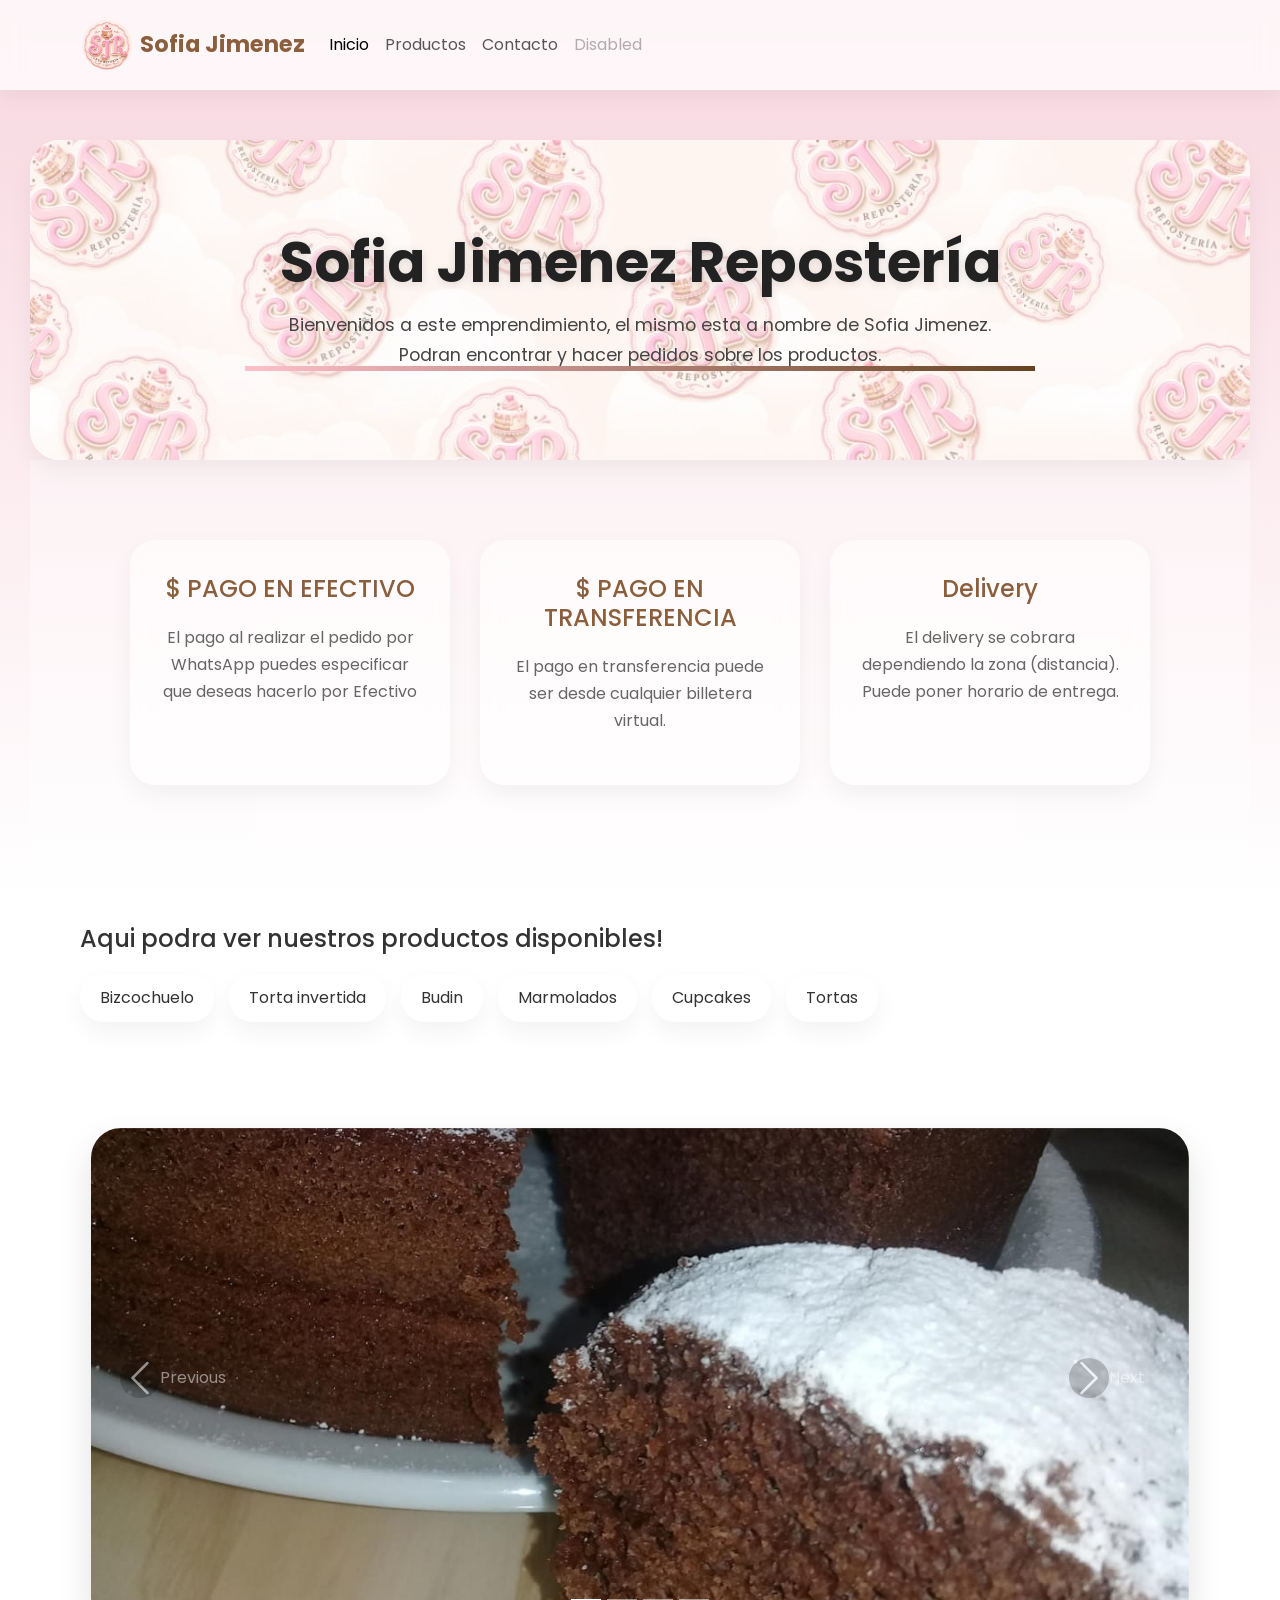
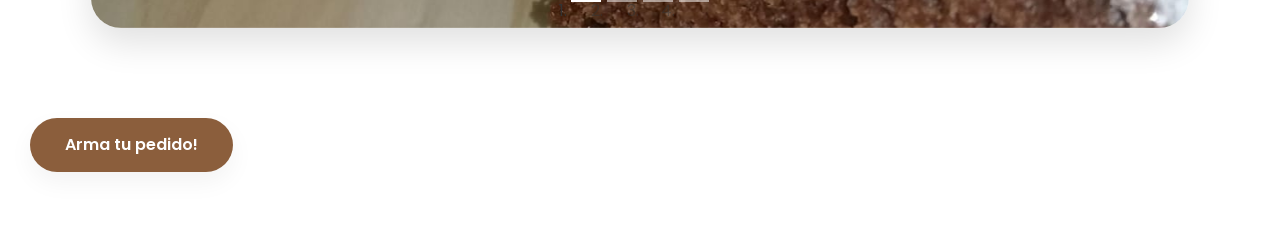
==== index.html @ b70339ef "pagina de incioPROGRESO" ====
<!DOCTYPE html>
<html lang="es">

<head>
    <meta charset="utf-8">
    <meta name="viewport" content="width=device-width, initial-scale=1.0">

    <title>EmprendimientoSJ</title>

    <!-- Bootstrap 5 -->
    <link href="https://cdn.jsdelivr.net/npm/bootstrap@5.3.7/dist/css/bootstrap.min.css" rel="stylesheet">

    <!-- Iconos -->
    <link rel="stylesheet" href="https://cdn.jsdelivr.net/npm/bootstrap-icons@1.11.3/font/bootstrap-icons.min.css">

    <!-- Fuente -->
    <link href="https://fonts.googleapis.com/css2?family=Poppins:wght@300;400;500;700&display=swap" rel="stylesheet">

    <!-- Tu CSS -->
    <link rel="stylesheet" href="css/main.css">
</head>


<body>

    <!--header-->
    <nav class="navbar navbar-expand-lg bg-body-tertiary">
        <div class="container">
            <a class="navbar-brand d-flex align-items-center gap-2" href="#">
                <img src="logo.png" alt="Logo" width="50">
                Sofia Jimenez
            </a><button class="navbar-toggler" type="button" data-bs-toggle="collapse"
                data-bs-target="#navbarSupportedContent" aria-controls="navbarSupportedContent" aria-expanded="false"
                aria-label="Toggle navigation">
                <span class="navbar-toggler-icon"></span>
            </button>
            <div class="collapse navbar-collapse" id="navbarSupportedContent">

                <ul class="navbar-nav me-auto mb-2 mb-lg-0">
                    <li class="nav-item">
                        <a class="nav-link active" aria-current="page" href="#">Inicio</a>
                    </li>
                    <li class="nav-item">
                        <a class="nav-link" href="#Lproductos">Productos</a>
                    </li>
                    <li class="nav-item">
                        <a class="nav-link" href="cuenta.html">Contacto</a>
                    </li>
                    <li class="nav-item">
                        <a class="nav-link disabled" aria-disabled="true">Disabled</a>
                    </li>
                </ul>
            </div>
        </div>
    </nav>


    <!--fin header-->



    <!-- Botón para controlar el menú lateral -->
    <!--<button id="btnMenu" class="toggle-btn">☰</button>

    Menú lateral derecho
    <header id="header" class="sidebar-derecha">
        <nav class="navmenu">
            <div class="logoc">
                <img src="logo.png" alt="logo Emp" class="logo-img">
            </div>
            <h2>Mensajeria</h2>
            <p>Para hacer contacto directo, puedes escribirme por mis cuentas a continuacion.</p>
            <ul>
                <li><a href="cuenta.html">Contactame</a></li>
            </ul>
        </nav>
    </header>

     Línea divisoria vertical entre contenido y menú -->
    <!--<div class="linea"></div>

     Contenido principal de la página -->
    <main class="contenido-principal">

        <!-- Sección de bienvenida con su propio fondo específico -->
        <section class="bien-sec">
            <div class="fondo">
                <img src="fondobien.png" alt="logobi">
            </div>
            <div class="textoB">
                <h1>Sofia Jimenez Repostería</h1>
                <p>Bienvenidos a este emprendimiento, el mismo esta a nombre de Sofia Jimenez. Podran encontrar y hacer
                    pedidos sobre los productos.</p>
                <!-- Línea horizontal de límite -->
                <div class="Linea-P"></div>
            </div>
        </section>


        <section class="info">
            <div class="caja">
                <h3>$ PAGO EN EFECTIVO</h3>
                <p>
                    El pago al realizar el pedido
                    por WhatsApp puedes especificar
                    que deseas hacerlo por Efectivo
                </p>
            </div>

            <div class="caja">
                <h3>$ PAGO EN TRANSFERENCIA</h3>
                <p>
                    El pago en transferencia puede
                    ser desde cualquier billetera
                    virtual.
                </p>
            </div>

            <div class="caja">
                <h3>Delivery</h3>
                <p>
                    El delivery se cobrara
                    dependiendo la zona (distancia).
                    Puede poner horario de entrega.
                </p>
            </div>


        </section>



        <!-- Sección del cuerpo con la información y productos -->
        <section class="Cuerpo-p" id="Lproductos">

            <h4>Aqui podra ver nuestros productos disponibles!</h4>

            <nav class="Lista">
                <ul>
                    <li>Bizcochuelo</li>
                    <li>Torta invertida</li>
                    <li>Budin</li>
                    <li>Marmolados</li>
                    <li>Cupcakes</li>
                    <li>Tortas</li>
                </ul>
            </nav>

        </section>

        <section class="carrusel">
            <div id="carouselExampleIndicators" class="carousel slide" data-bs-ride="carousel">
                <ol class="carousel-indicators">
                    <li data-bs-target="#carouselExampleIndicators" data-bs-slide-to="0" class="active"></li>
                    <li data-bs-target="#carouselExampleIndicators" data-bs-slide-to="1"></li>
                    <li data-bs-target="#carouselExampleIndicators" data-bs-slide-to="2"></li>
                    <li data-bs-target="#carouselExampleIndicators" data-bs-slide-to="3"></li>
                </ol>
                <div class="carousel-inner">
                    <div class="carousel-item active">
                        <img class="d-block w-100" src="Bizcochuelo.png" alt="First slide">
                    </div>
                    <div class="carousel-item">
                        <img class="d-block w-100" src="marmolado.png" alt="Second slide">
                    </div>
                    <div class="carousel-item">
                        <img class="d-block w-100" src="tortaInve.png" alt="Third slide">
                    </div>
                    <div class="carousel-item">
                        <img class="d-block w-100" src="budin.png" alt="fourth slide">
                    </div>
                </div>
                <button class="carousel-control-prev" href="#carouselExampleIndicators" role="button" data-bs-slide="prev">
                    <span class="carousel-control-prev-icon" aria-hidden="true"></span>
                    <span class="sr-only">Previous</span>
                </button>
                <button class="carousel-control-next" href="#carouselExampleIndicators" role="button" data-bs-slide="next">
                    <span class="carousel-control-next-icon" aria-hidden="true"></span>
                    <span class="sr-only">Next</span>
                </button>
            </div>
        </section>


        
        <a href="pedido.html" class="btn-social">
            Arma tu pedido!
        </a>

    </main>

    <!-- Script para la interactividad -->
    <script src="js/main.js"></script>

    <script src="https://cdn.jsdelivr.net/npm/bootstrap@5.3.7/dist/js/bootstrap.bundle.min.js"></script>


    <div class="contenedor-web"></div>
</body>

</html>
---- css/main.css ----
:root{
    --rosa: #f7d7df;
    --rosa-fuerte: #e8b7c1;
    --marron: #8b5e3c;

    --texto: #333;
    --texto-claro: #666;

    --blanco: #ffffff;

    --sombra-suave: 0 10px 25px rgba(0,0,0,0.05);
    --sombra-media: 0 15px 35px rgba(0,0,0,0.12);

    --transicion: all 0.3s ease;
}

body{
    font-family: 'Poppins', sans-serif;

    background: linear-gradient(
        180deg,
        #f8d7df 0%,
        #ffffff 100%
    );

    background-attachment: fixed;

    color: var(--texto);

    margin: 0;
    min-height: 100vh;

    overflow-x: hidden;
}



.contenido-principal {
    position: relative;
    width: 100%;
    min-height: 100vh;
    padding: 30px;
    border-sizing:border-box;
    /*transition: all 0.4s ease;*/
}

.contenido-principal.expandido {
    width: 100%;
}


/*cajas*/

.info {
    width: 100%;
    background: rgba(255, 255, 255, 0.35);
    display: flex;

    justify-content: center;
    align-items: stretch;

    flex-wrap: wrap;

    gap: 30px;

    padding: 80px 20px;
}

.caja{
    width: 320px;

    background: rgba(255,255,255,0.55);

    backdrop-filter: blur(10px);

    border-radius: 25px;

    padding: 35px 30px;

    text-align: center;

    transition: var(--transicion);

    box-shadow: var(--sombra-suave);
}

.caja:hover{
    transform: translateY(-8px);

    box-shadow: var(--sombra-media);
}

.caja h3{
    font-size: 1.5rem;

    color: var(--marron);

    margin-bottom: 20px;
}

.caja p{
    font-size: 1rem;

    color: var(--texto-claro);

    line-height: 1.7;
}

/* Contenedor principal para centrar contenido */
.contenido-principal.centro {
    display: flex;
    justify-content: center; 
    text-align: center;
}

.contenedor-contacto {
    background: rgba(255, 255, 255, 0.4);
    padding: 40px;
    border-radius: 20px;
    backdrop-filter: blur(10px);
    /* Efecto de vidrio */
    border: 1px solid rgba(255, 192, 203, 0.5);
    box-shadow: 0 10px 30px rgba(0, 0, 0, 0.05);
}

.botones-contacto-centrados {
    display: flex;
    gap: 20px;
    justify-content: center;
    margin-top: 30px;
}

/* Estilo de los botones individuales */
.btn-contacto {
    display: flex;
    align-items: center;
    gap: 15px;
    padding: 15px 25px;
    border-radius: 60px;
    text-decoration: none;
    font-weight: bold;
    color: white;
    transition: 0.3s;
}

.contenido-principal.centro {
    display: flex;
    align-items: center;
    width: 100%;
    margin: 0;
}

.instagram {
    background: linear-gradient(45deg, #f09433, #e6683c, #dc2743, #cc2366, #bc1888);
}

.whatsapp {
    background-color: #25d366;
}

.btn-contacto:hover {
    transform: translateY(-5px);
    box-shadow: 0 5px 15px rgba(0, 0, 0, 0.2);
}

.btn-volver {
    margin-top: 40px;
    background: none;
    border: 1px solid #654321;
    color: #654321;
    padding: 8px 20px;
    border-radius: 5px;
    cursor: pointer;
}


/*logo*/

.logoc {
    text-align: center;
    margin-bottom: 20px;
}

.logo-img {
    width: 150px;
    height: auto;
    border-radius: 50%;
    border: 2px solid #FFC0CB;
    transition: transform 0.3s ease;
}

.logo-img:hover {
    transform: scale(1.1);
}

/*linea*/
.linea {
    position: fixed;
    top: 0;
    right: 300px;
    width: 3px;
    height: 100vh;
    z-index: 999;
    transition: right 0.4s ease;
    background: linear-gradient(to bottom, #f0b8c3, #8b5e3c);
}

.linea.cerrado {
    right: 0;
}

.contenido-principal {
    transition: padding 0.4s ease;
}


.Linea-P {
    position: relative;
    width: 100%;
    height: 4px;
    background: linear-gradient(to right, #f7a0af, #FFC0CB);
    margin: 20px 0;
}

.Cuerpo-p h4 {
    color: var(--color-texto);
    margin-bottom: 20px;
}

/*----------------*/

/*Lista*/

.Lista ul{
    display: flex;

    flex-wrap: wrap;

    gap: 15px;

    padding: 0;

    list-style: none;
}

.Lista li{
    background: rgba(255,255,255,0.6);

    padding: 12px 20px;

    border-radius: 50px;

    box-shadow: var(--sombra-suave);

    transition: var(--transicion);
}

.Lista li:hover{
    transform: scale(1.05);

    background: var(--rosa-fuerte);
}


/*fondo bienvenida*/
.bien-sec {
    position: relative;

    width: 100%;
    height: 320px;

    margin-top: 20px;

    overflow: hidden;

    border-radius: 30px;

    display: flex;
    justify-content: center;
    align-items: center;

    background: white;

    box-shadow: var(--sombra-suave);
}

/* Imagen de fondo del banner */
.bien-sec .fondo {
    position: absolute;
    top: 0;
    left: 0;
    width: 100%;
    height: 100%;
    z-index: 1;
}

.bien-sec .fondo img {
    width: 100%;
    height: 100%;
    /* 'cover' asegura que la imagen llene la franja sin deformarse */
    object-fit: cover;
    opacity: 0.5;
    /* Mantenemos el logo sutil como fondo */

}

.textoB h1{
    font-size: 3.5rem;
    font-weight: 700;

    margin-bottom: 15px;

    color: #222;

    text-shadow: 0 2px 10px rgba(0,0,0,0.12);
}

.textoB p{
    font-size: 1.1rem;

    max-width: 750px;

    margin: auto;

    color: #444;

    line-height: 1.7;
}

.bien-sec .Linea-P {
    position: absolute;
    bottom: 0;
    left: 0;
    right: 0;
    height: 5px;
    /* Grosor de la línea marcada en tu dibujo */
    margin: 0;
    background: linear-gradient(to right, #FFC0CB, #654321);
    /* Rosa a Marrón */
    z-index: 3;
}

.Cuerpo-p {
    padding: 40px 50px;
    margin-top: 20px;

    background: transparent;
}

.bien-sec::before {
    content: "";
    position: absolute;
    top: 0;
    left: 0;
    right: 0;
    bottom: 0;
    background: rgba(255, 255, 255, 0.65);
    z-index: 1;
}

.textoB {
    position: relative;
    z-index: 2;
    text-align: center;
    padding: 0 20px;
}

/*seccion carrusel*/
.carousel{
    width: 90%;

    margin: 50px auto;
}

.carousel-inner{
    border-radius: 30px;

    overflow: hidden;

    box-shadow: var(--sombra-media);
}

.carousel-item img{
    height: 500px;

    object-fit: cover;
}

.carousel-control-prev-icon,
.carousel-control-next-icon{
    background-color: rgba(0,0,0,0.4);

    border-radius: 50%;

    padding: 20px;
}

/*Pagina pedidos*/
.opciones-pedido {
    display: flex;
    flex-wrap: wrap;
    gap: 10px;
    margin-bottom: 30px;
}

.opciones-pedido button {
    background-color: #654321;
    color: white;
    border: none;
    padding: 10px 15px;
    border-radius: 5px;
    cursor: pointer;
    transition: 0.3s;
}

.opciones-pedido button:hover {
    background-color: #ab5c0d;
    transform: scale(1.05);
}

.item-carrito {
    display: flex;
    justify-content: space-between;
    align-items: center;
    background: white;
    padding: 10px;
    margin-bottom: 5px;
    border-radius: 5px;
    border-left: 5px solid #FFC0CB;
    max-width: 400px;
}

.btn-eliminar {
    background-color: #ff4d4d;
    color: white;
    border: none;
    padding: 5px 10px;
    border-radius: 3px;
    cursor: pointer;
    font-size: 0.8rem;
}

.btn-confirmar {
    background-color: #25d366;
    /* Verde WhatsApp */
    color: white;
    font-weight: bold;
    padding: 15px 20px;
    border-radius: 10px;
    border: none;
    cursor: pointer;
    margin-top: 20px;
}

/*datos usuario*/
.datos-usuario {
    background-color: rgba(255, 255, 255, 0.5);
    padding: 20px;
    border-radius: 10px;
    margin: 20px 0;
    max-width: 400px;
    border: 1px solid #FFC0CB;
}

.datos-usuario h3 {
    margin-top: 0;
    font-size: 1.2rem;
    color: #654321;
}

.form-control {
    width: 100%;
    padding: 10px;
    margin-bottom: 10px;
    border: 1px solid #ccc;
    border-radius: 5px;
    box-sizing: border-box;
    /* Para que el padding no estire el ancho */
}

.form-control:focus {
    border-color: #FFC0CB;
    outline: none;
    box-shadow: 0 0 5px rgba(255, 192, 203, 0.5);
}


.contenedor-web {
    background: rgba(255, 255, 255, 0.35);

    border-radius: 30px;

    overflow: hidden;

    backdrop-filter: blur(10px);

    box-shadow: 0 10px 40px rgba(0, 0, 0, 0.08);
}



/*header*/
.navbar{
    background: rgba(255,255,255,0.75) !important;

    backdrop-filter: blur(10px);

    box-shadow: 0 5px 20px rgba(0,0,0,0.05);

    padding: 15px 0;
}

.navbar-brand{
    display: flex;
    align-items: center;
    gap: 12px;

    font-weight: 700;
    font-size: 1.4rem;

    color: var(--marron) !important;
}

.navbar-brand img{
    border-radius: 50%;
}

.btn-social{
    display: inline-block;

    margin: 40px auto;

    padding: 15px 35px;

    background: var(--marron);

    color: white;

    border-radius: 50px;

    text-decoration: none;

    font-weight: 600;

    transition: var(--transicion);

    box-shadow: var(--sombra-suave);
}

.btn-social:hover{
    transform: scale(1.05);

    background: #6f472b;

    color: white;
}
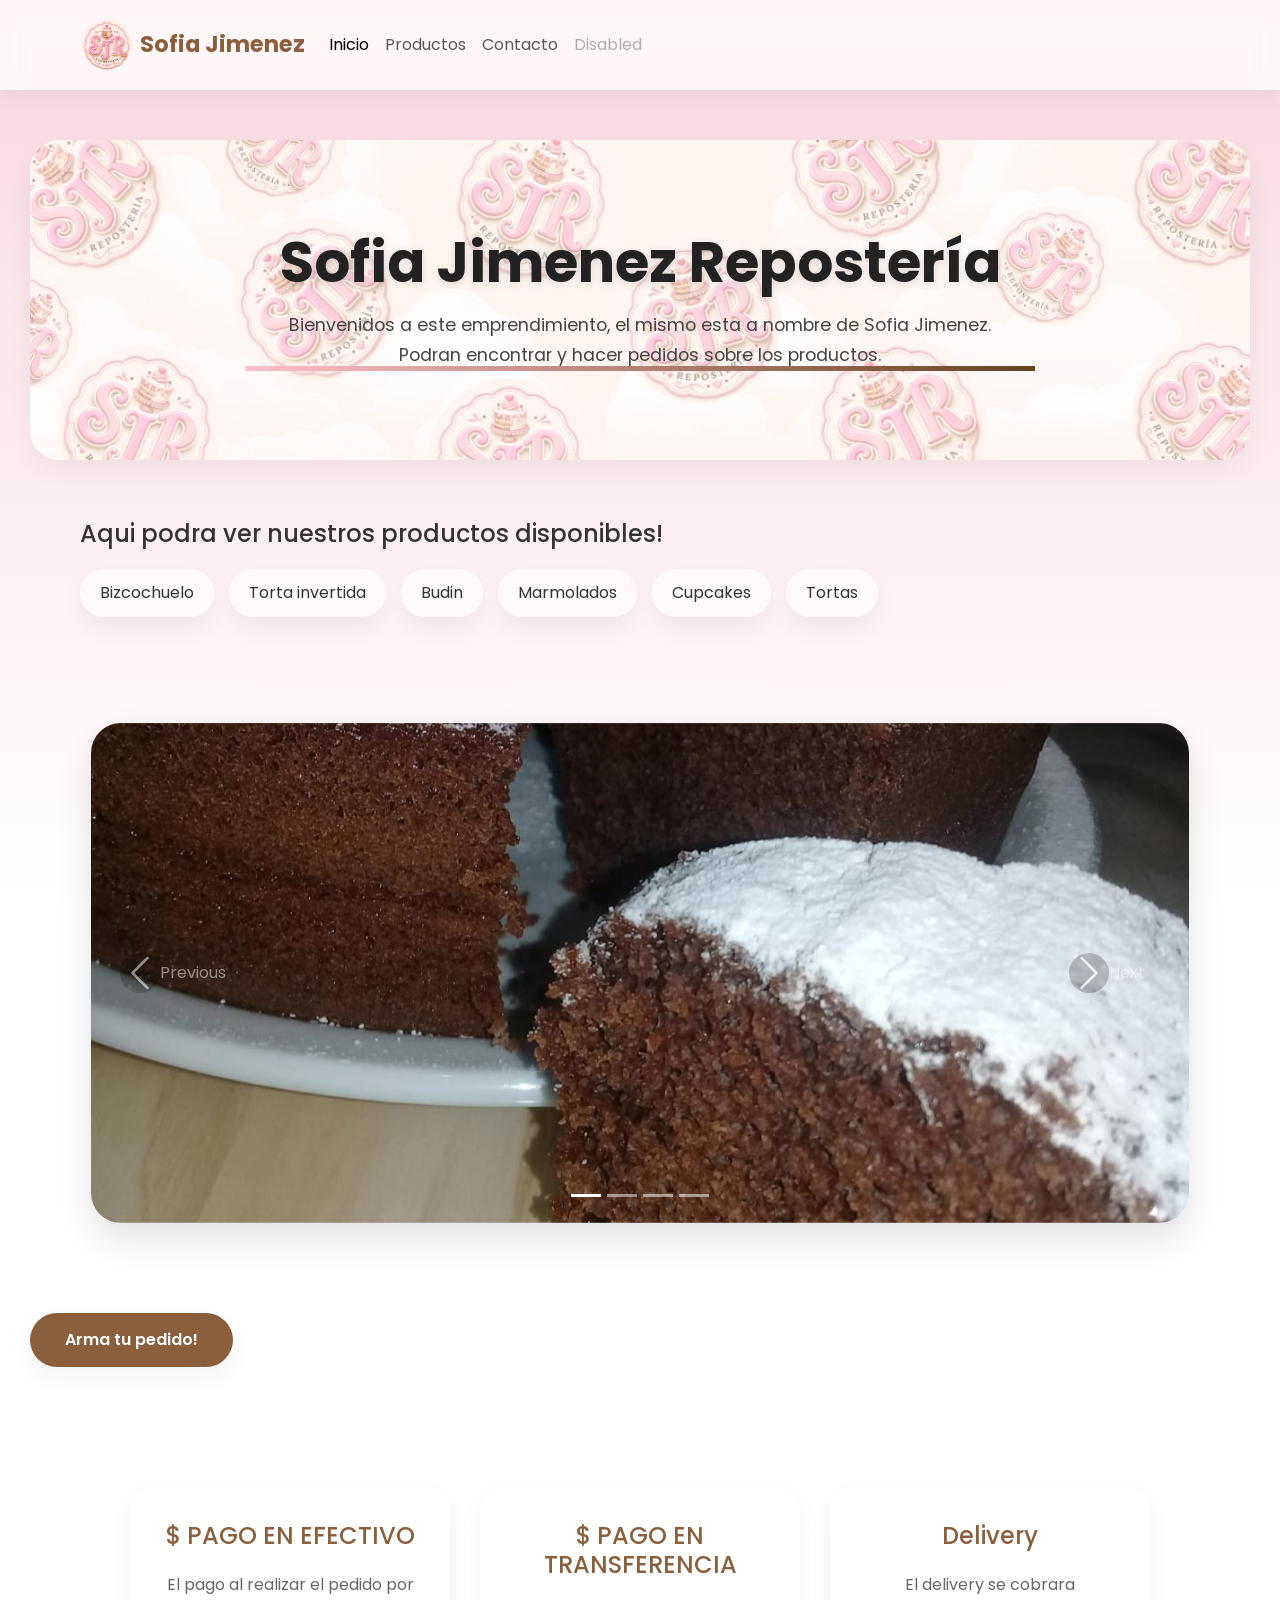
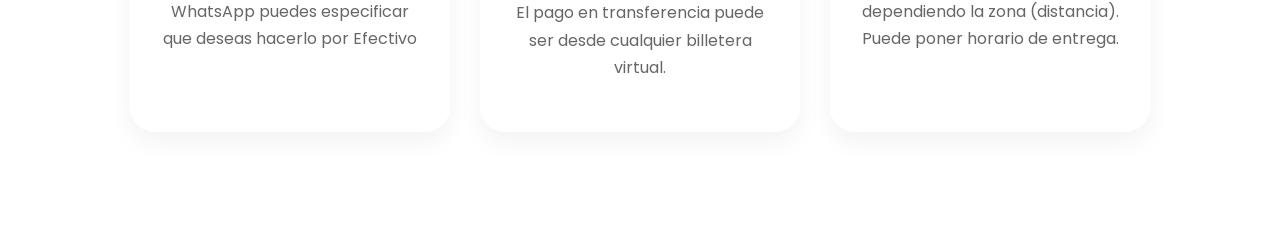
==== commit 0dab7ae1: "Cambio de lugar del carrousel" ====
--- a/index.html
+++ b/index.html
@@ -96,42 +96,7 @@
             </div>
         </section>
 
-
-        <section class="info">
-            <div class="caja">
-                <h3>$ PAGO EN EFECTIVO</h3>
-                <p>
-                    El pago al realizar el pedido
-                    por WhatsApp puedes especificar
-                    que deseas hacerlo por Efectivo
-                </p>
-            </div>
-
-            <div class="caja">
-                <h3>$ PAGO EN TRANSFERENCIA</h3>
-                <p>
-                    El pago en transferencia puede
-                    ser desde cualquier billetera
-                    virtual.
-                </p>
-            </div>
-
-            <div class="caja">
-                <h3>Delivery</h3>
-                <p>
-                    El delivery se cobrara
-                    dependiendo la zona (distancia).
-                    Puede poner horario de entrega.
-                </p>
-            </div>
-
-
-        </section>
-
-
-
-        <!-- Sección del cuerpo con la información y productos -->
-        <section class="Cuerpo-p" id="Lproductos">
+                <section class="Cuerpo-p" id="Lproductos">
 
             <h4>Aqui podra ver nuestros productos disponibles!</h4>
 
@@ -181,11 +146,48 @@
             </div>
         </section>
 
+            <a href="pedido.html" class="btn-social">
+            Arma tu pedido!
+            </a>
+
+
+        <section class="info">
+            <div class="caja">
+                <h3>$ PAGO EN EFECTIVO</h3>
+                <p>
+                    El pago al realizar el pedido
+                    por WhatsApp puedes especificar
+                    que deseas hacerlo por Efectivo
+                </p>
+            </div>
+
+            <div class="caja">
+                <h3>$ PAGO EN TRANSFERENCIA</h3>
+                <p>
+                    El pago en transferencia puede
+                    ser desde cualquier billetera
+                    virtual.
+                </p>
+            </div>
+
+            <div class="caja">
+                <h3>Delivery</h3>
+                <p>
+                    El delivery se cobrara
+                    dependiendo la zona (distancia).
+                    Puede poner horario de entrega.
+                </p>
+            </div>
+
+
+        </section>
+
+
+
+
+
 
         
-        <a href="pedido.html" class="btn-social">
-            Arma tu pedido!
-        </a>
 
     </main>
 
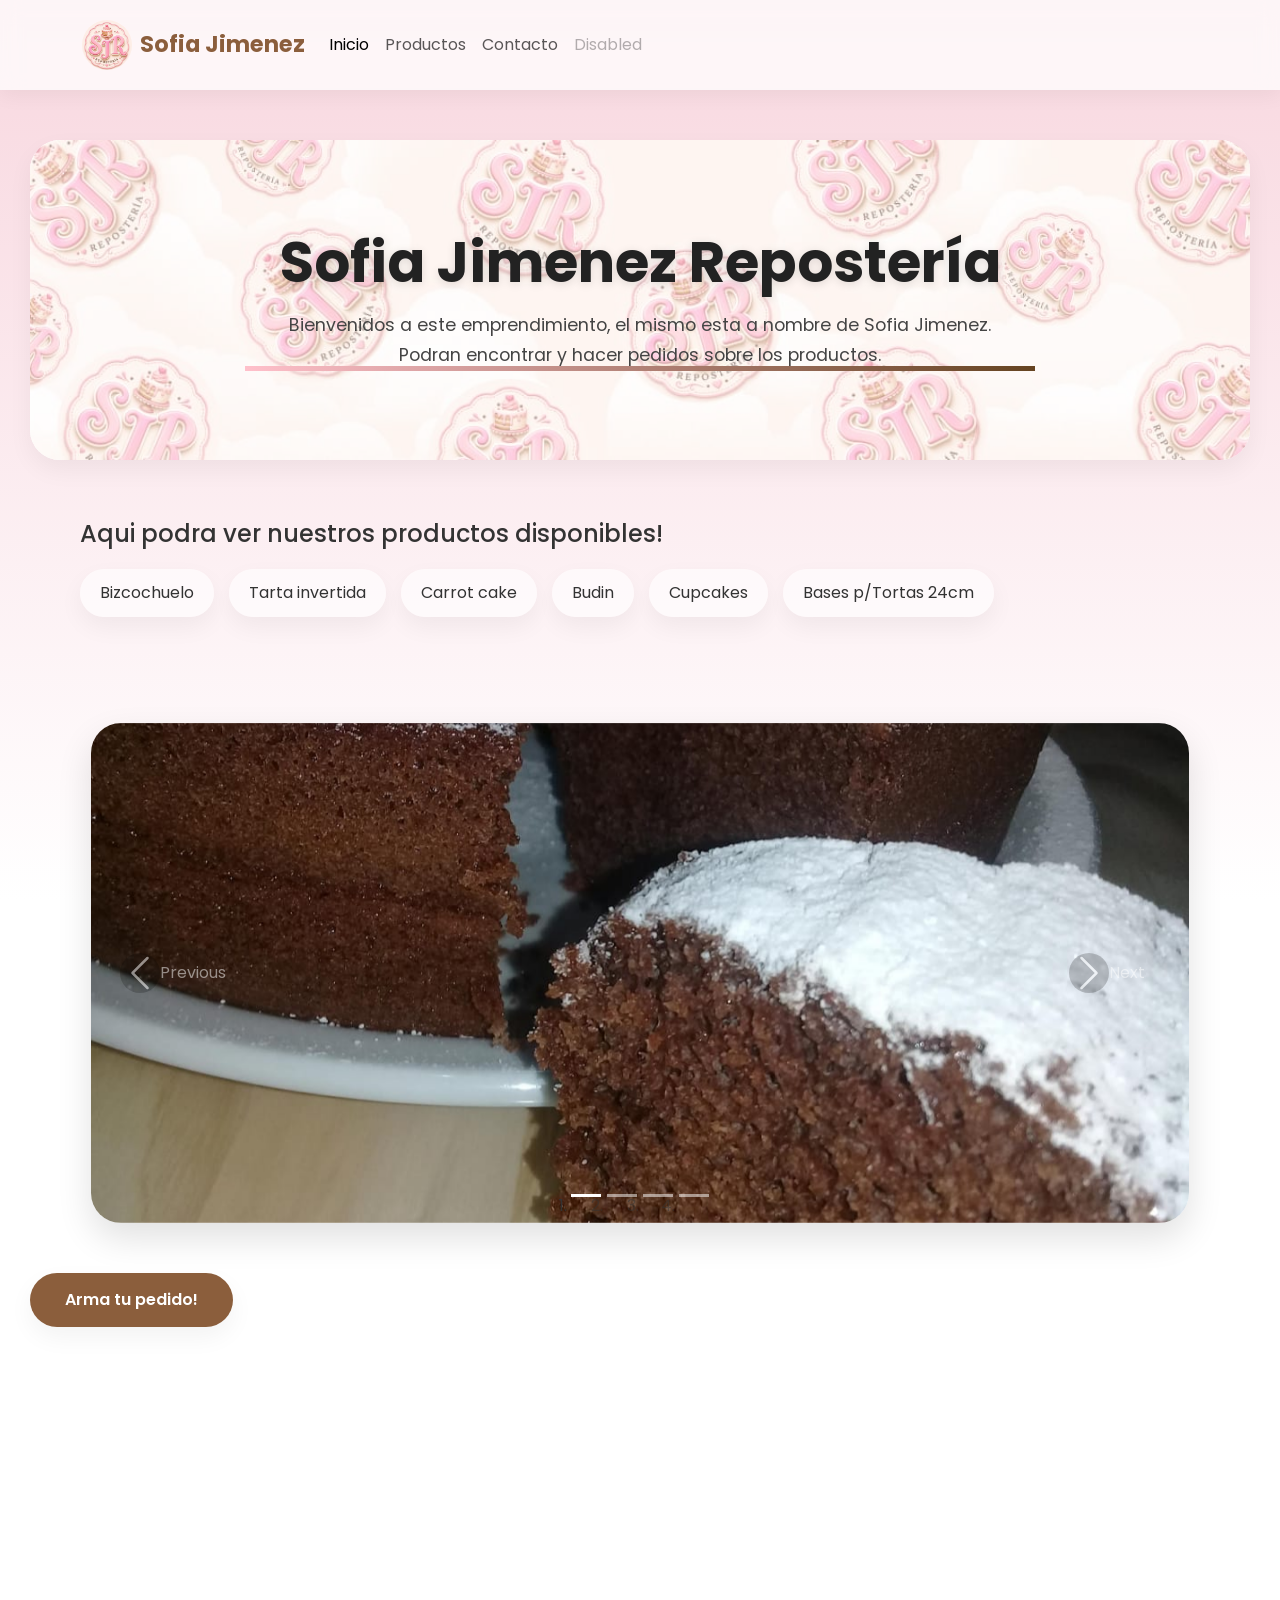
==== commit 833e02a6: "se modificaron los bottones y la pestaña de pedido" ====
--- a/index.html
+++ b/index.html
@@ -102,12 +102,12 @@
 
             <nav class="Lista">
                 <ul>
-                    <li>Bizcochuelo</li>
-                    <li>Torta invertida</li>
-                    <li>Budin</li>
-                    <li>Marmolados</li>
-                    <li>Cupcakes</li>
-                    <li>Tortas</li>
+                    <li><a href="pedido.html">Bizcochuelo</a></li>
+                    <li><a href="pedido.html">Tarta invertida</a></li>
+                    <li><a href="pedido.html">Carrot cake</a></li>
+                    <li><a href="pedido.html">Budin</a></li>
+                    <li><a href="pedido.html">Cupcakes</a></li>
+                    <li><a href="pedido.html">Bases p/Tortas 24cm</a></li>
                 </ul>
             </nav>
 
--- a/css/main.css
+++ b/css/main.css
@@ -40,7 +40,7 @@
     width: 100%;
     min-height: 100vh;
     padding: 30px;
-    border-sizing:border-box;
+    border-inline:border-box;
     /*transition: all 0.4s ease;*/
 }
 
@@ -246,7 +246,7 @@
 .Lista li{
     background: rgba(255,255,255,0.6);
 
-    padding: 12px 20px;
+    /*padding: 12px 20px;*/
 
     border-radius: 50px;
 
@@ -261,6 +261,14 @@
     background: var(--rosa-fuerte);
 }
 
+.Lista li a{
+    display: block;
+    padding: 12px 20px;
+    text-decoration: none;
+    color: inherit;
+    text-align: center;
+    width: 100%;
+}
 
 /*fondo bienvenida*/
 .bien-sec {
@@ -396,6 +404,21 @@
 }
 
 /*Pagina pedidos*/
+@media (max-width:768px){
+
+    .opciones-pedido{
+        flex-direction:column;
+        width:100%;
+    }
+
+    .opciones-pedido button{
+        width:100%;
+    }
+
+}
+
+
+
 .opciones-pedido {
     display: flex;
     flex-wrap: wrap;
@@ -404,7 +427,7 @@
 }
 
 .opciones-pedido button {
-    background-color: #654321;
+    background-color: #875c30;
     color: white;
     border: none;
     padding: 10px 15px;
@@ -419,8 +442,6 @@
 }
 
 .item-carrito {
-    display: flex;
-    justify-content: space-between;
     align-items: center;
     background: white;
     padding: 10px;
@@ -428,6 +449,20 @@
     border-radius: 5px;
     border-left: 5px solid #FFC0CB;
     max-width: 400px;
+}
+@media (max-width:768px){
+
+    .item-carrito{
+        flex-direction:column;
+        align-items:flex-start;
+        gap:10px;
+        max-width:100%;
+    }
+
+    .btn-eliminar{
+        width:100%;
+    }
+
 }
 
 .btn-eliminar {
@@ -497,6 +532,40 @@
     box-shadow: 0 10px 40px rgba(0, 0, 0, 0.08);
 }
 
+.contenedor-web{
+    width:100%;
+    max-width:1200px;
+    margin:auto;
+    padding:20px;
+    box-sizing:border-box;
+}
+
+@media (max-width:768px){
+
+    h1{
+        font-size:2rem;
+    }
+
+    h2{
+        font-size:1.5rem;
+    }
+
+}
+
+@media (max-width:768px){
+
+    .btn-confirmar{
+        width:100%;
+        text-align:center;
+    }
+
+}
+
+.btn-volver{
+    display: inline-block;
+    margin: 20px;
+    width: auto;
+}
 
 
 /*header*/
@@ -526,25 +595,15 @@
 }
 
 .btn-social{
-    display: inline-block;
-
-    margin: 40px auto;
-
-    padding: 15px 35px;
-
-    background: var(--marron);
-
-    color: white;
-
-    border-radius: 50px;
-
-    text-decoration: none;
-
-    font-weight: 600;
-
-    transition: var(--transicion);
-
-    box-shadow: var(--sombra-suave);
+    display:inline-block;
+    padding:15px 35px;
+    background:var(--marron);
+    color:white;
+    border-radius:50px;
+    text-decoration:none;
+    font-weight:600;
+    transition:var(--transicion);
+    box-shadow:var(--sombra-suave);
 }
 
 .btn-social:hover{
@@ -553,4 +612,109 @@
     background: #6f472b;
 
     color: white;
+}
+
+
+/* =========================
+   RESPONSIVE CELULAR
+========================= */
+
+@media (max-width: 768px){
+
+    /* MAIN */
+    .contenido-principal{
+        padding: 15px;
+    }
+
+    /* HERO */
+    .bien-sec{
+        height: auto;
+        min-height: 350px;
+
+        padding: 40px 20px;
+
+        border-radius: 20px;
+    }
+
+    .textoB h1{
+        font-size: 2rem;
+    }
+
+    .textoB p{
+        font-size: 1rem;
+    }
+
+    /* CAJAS INFO */
+    .info{
+        padding: 40px 15px;
+        gap: 20px;
+    }
+
+    .caja{
+        width: 100%;
+    }
+
+    /* LISTA PRODUCTOS */
+    .Lista ul{
+        justify-content: center;
+    }
+
+    .Lista li{
+        width: 100%;
+        text-align: center;
+    }
+
+    /* CARRUSEL */
+    .carousel{
+        width: 100%;
+        margin: 30px auto;
+    }
+
+    .carousel-item img{
+        height: 250px;
+    }
+
+    /* BOTONES */
+    .btn-social{
+        width: 100%;
+        text-align: center;
+    }
+
+    /* CONTACTO */
+    .contenedor-contacto{
+        padding: 25px 15px;
+    }
+
+    .botones-contacto-centrados{
+        flex-direction: column;
+        align-items: center;
+    }
+
+    .btn-contacto{
+        width: 100%;
+        justify-content: center;
+    }
+
+    /* FORMULARIOS */
+    .datos-usuario{
+        width: 100%;
+        max-width: 100%;
+    }
+
+    /* NAVBAR */
+    .navbar-brand{
+        font-size: 1.1rem;
+    }
+
+}@media (max-width: 768px){
+
+    .opciones-pedido{
+        flex-direction: column;
+    }
+
+}
+
+img{
+    max-width: 100%;
+    height: auto;
 }
